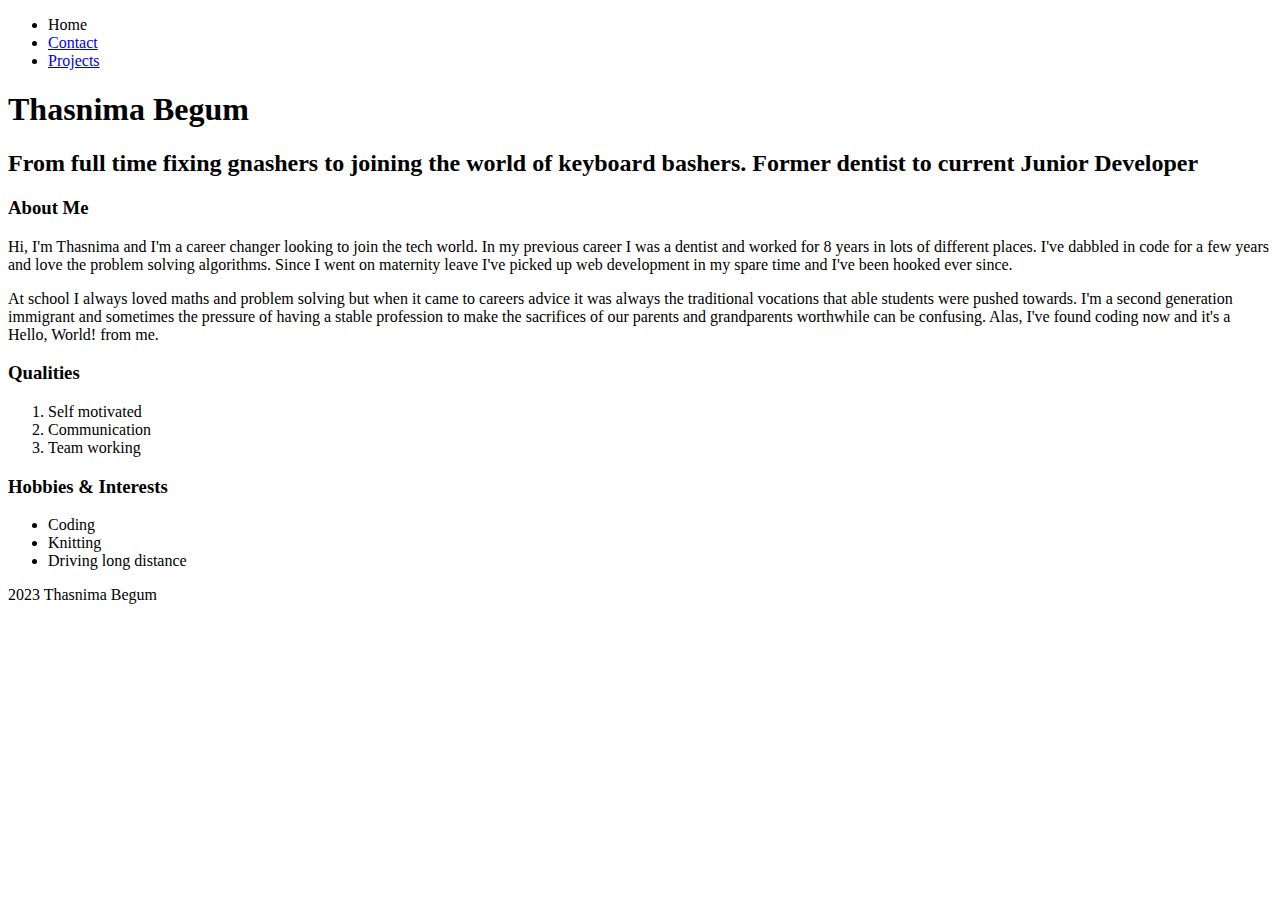
==== index.html @ 602c4e2c "2 pages added" ====
<!DOCTYPE html>
<html lang="en">
<head>
    <meta charset="UTF-8">
    <meta name="viewport" content="width=device-width, initial-scale=1.0">
    <title>Thasnima Begum</title>
</head>
<body>
    <header>
        <nav>
            <ul>
                <li>Home</li>
                <li><a href="./pages/contact.html">Contact</a></li>
                <li><a href="./pages/projects.html">Projects</a></li>
            </ul>
        </nav>
        <h1>Thasnima Begum</h1>
        <h2>From full time fixing gnashers to joining the world of keyboard bashers. Former dentist to current Junior Developer</h2>
    </header>
    <main>
        <section>
            <h3>About Me</h3>
            <p>Hi, I'm Thasnima and I'm a career changer looking to join the tech world. In my previous career I was a dentist and worked for 8 years in lots of different places. I've dabbled in code for a few years and love the problem solving algorithms. Since I went on maternity leave I've picked up web development in my spare time and I've been hooked ever since.</p>
            <p>At school I always loved maths and problem solving but when it came to careers advice it was always the traditional vocations that able students were pushed towards. I'm a second generation immigrant and sometimes the pressure of having a stable profession to make the sacrifices of our parents and grandparents worthwhile can be confusing. Alas, I've found coding now and it's a Hello, World! from me.</p>
        </section>
        <section>
            <h3>Qualities</h3>
            <ol>
                <li>Self motivated</li>
                <li>Communication</li>
                <li>Team working</li>
            </ol>
        </section>
        <section>
            <h3>Hobbies & Interests</h3>
            <ul>
                <li>Coding</li>
                <li>Knitting</li>
                <li>Driving long distance</li>
            </ul>
        </section>
    </main>
    <footer>2023 Thasnima Begum</footer>

</body>
</html>
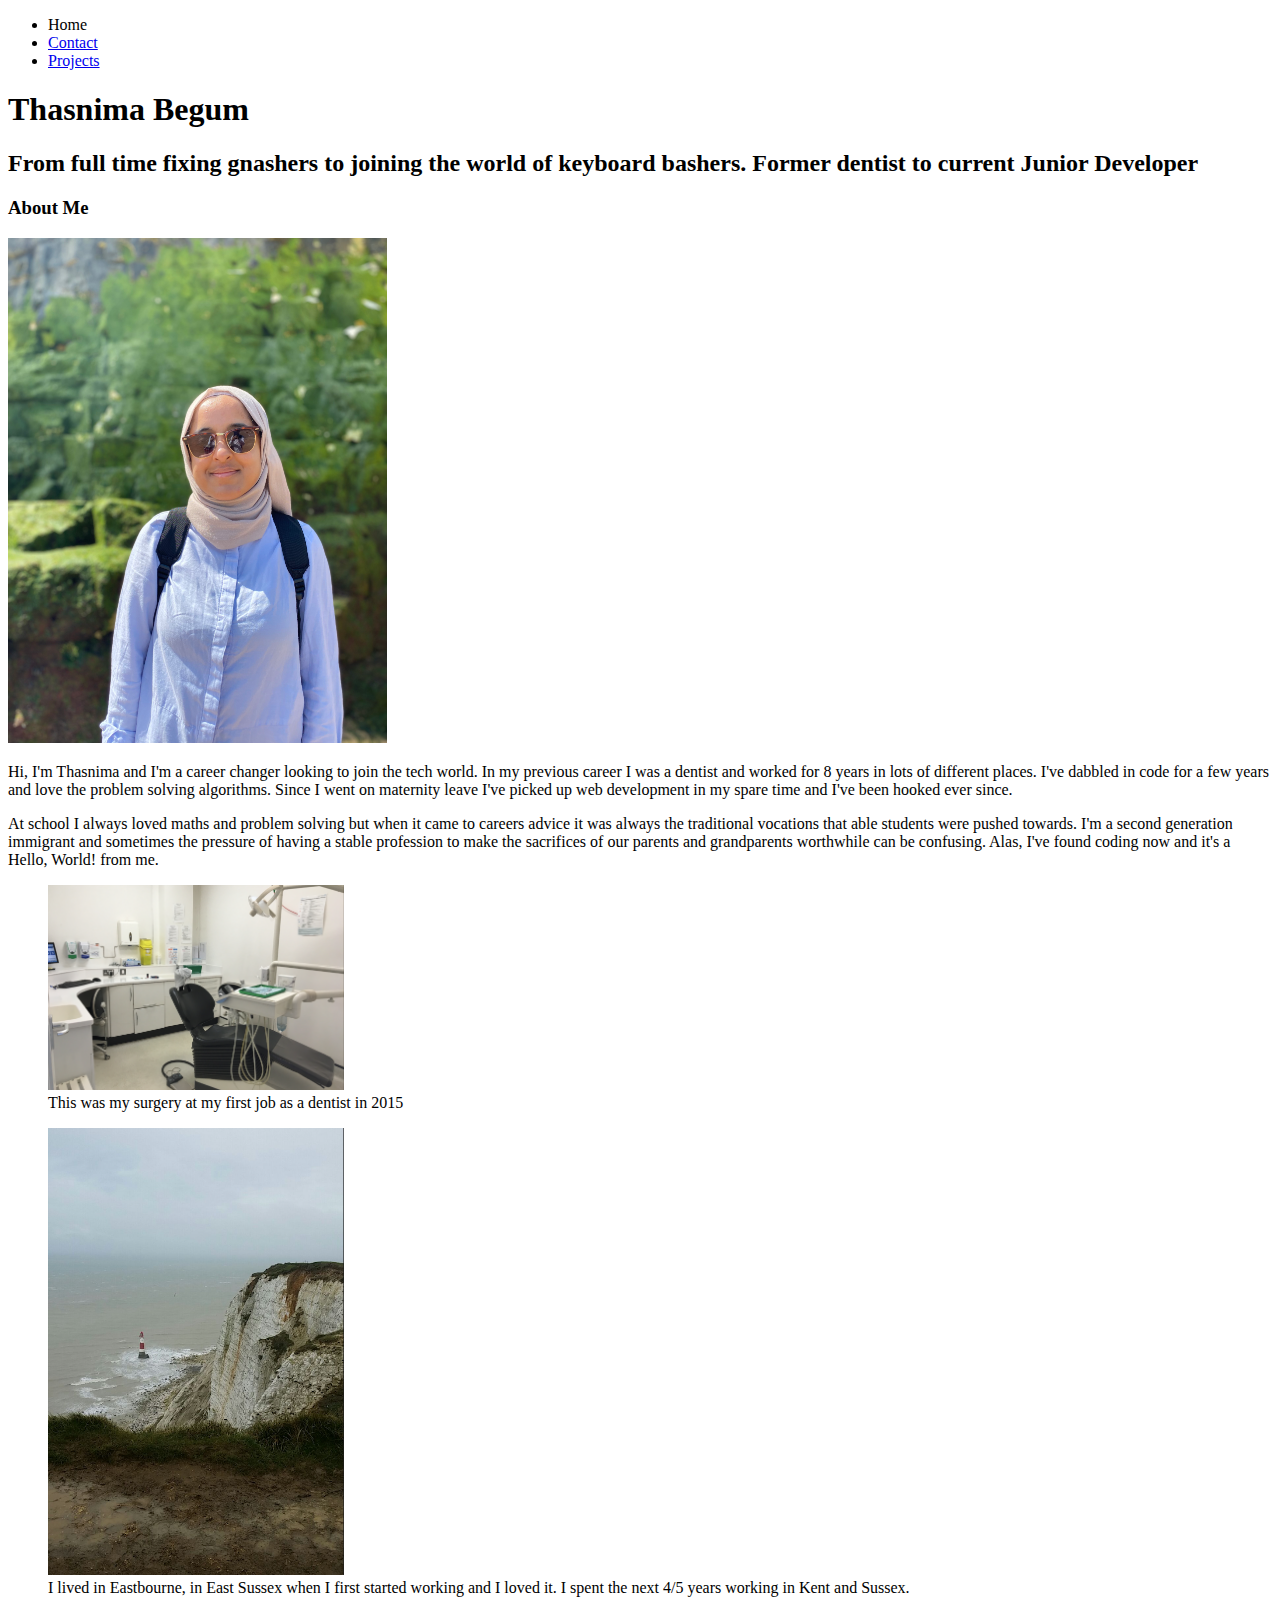
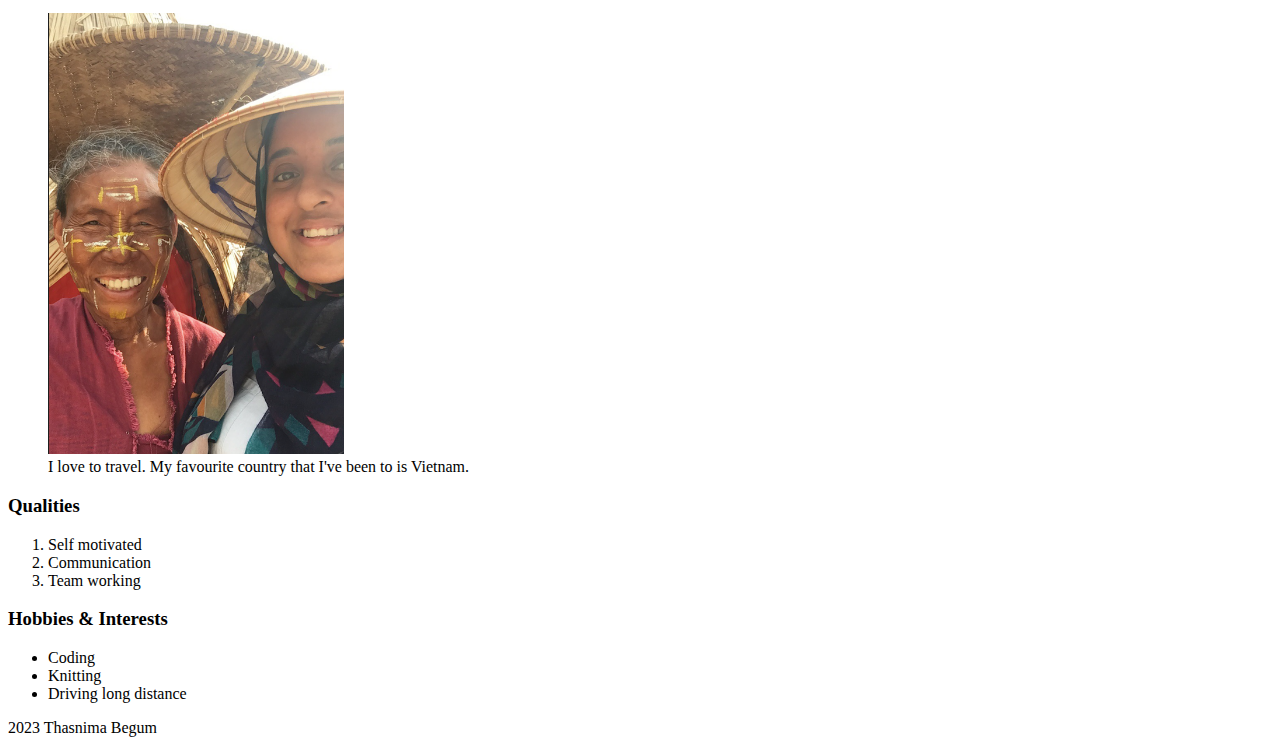
==== commit b94ecf44: "pictures added" ====
--- a/index.html
+++ b/index.html
@@ -20,9 +20,24 @@
     <main>
         <section>
             <h3>About Me</h3>
-            <p>Hi, I'm Thasnima and I'm a career changer looking to join the tech world. In my previous career I was a dentist and worked for 8 years in lots of different places. I've dabbled in code for a few years and love the problem solving algorithms. Since I went on maternity leave I've picked up web development in my spare time and I've been hooked ever since.</p>
-            <p>At school I always loved maths and problem solving but when it came to careers advice it was always the traditional vocations that able students were pushed towards. I'm a second generation immigrant and sometimes the pressure of having a stable profession to make the sacrifices of our parents and grandparents worthwhile can be confusing. Alas, I've found coding now and it's a Hello, World! from me.</p>
-        </section>
+            <img src="./images/IMG_1231.jpg" width="30%">
+            <div>
+                <p>Hi, I'm Thasnima and I'm a career changer looking to join the tech world. In my previous career I was a dentist and worked for 8 years in lots of different places. I've dabbled in code for a few years and love the problem solving algorithms. Since I went on maternity leave I've picked up web development in my spare time and I've been hooked ever since.</p>
+                <p>At school I always loved maths and problem solving but when it came to careers advice it was always the traditional vocations that able students were pushed towards. I'm a second generation immigrant and sometimes the pressure of having a stable profession to make the sacrifices of our parents and grandparents worthwhile can be confusing. Alas, I've found coding now and it's a Hello, World! from me.</p>
+                <figure>
+                    <img src="./images/dentalchair.png" alt="my first dental surgery" width="25%">
+                    <figcaption>This was my surgery at my first job as a dentist in 2015</figcaption>
+                </figure>
+                <figure>
+                    <img src="./images/beachyhead.png" alt="Beachy Head" width="25%">
+                    <figcaption>I lived in Eastbourne, in East Sussex when I first started working and I loved it. I spent the next 4/5 years working in Kent and Sussex.</figcaption>
+                </figure>
+                <figure>
+                    <img src="./images/vietnam.png" alt="A picture of me with a traditional Vietnamese lady" width="25%">
+                    <figcaption>I love to travel. My favourite country that I've been to is Vietnam.</figcaption>
+                </figure>          
+            </div>
+        </section>           
         <section>
             <h3>Qualities</h3>
             <ol>
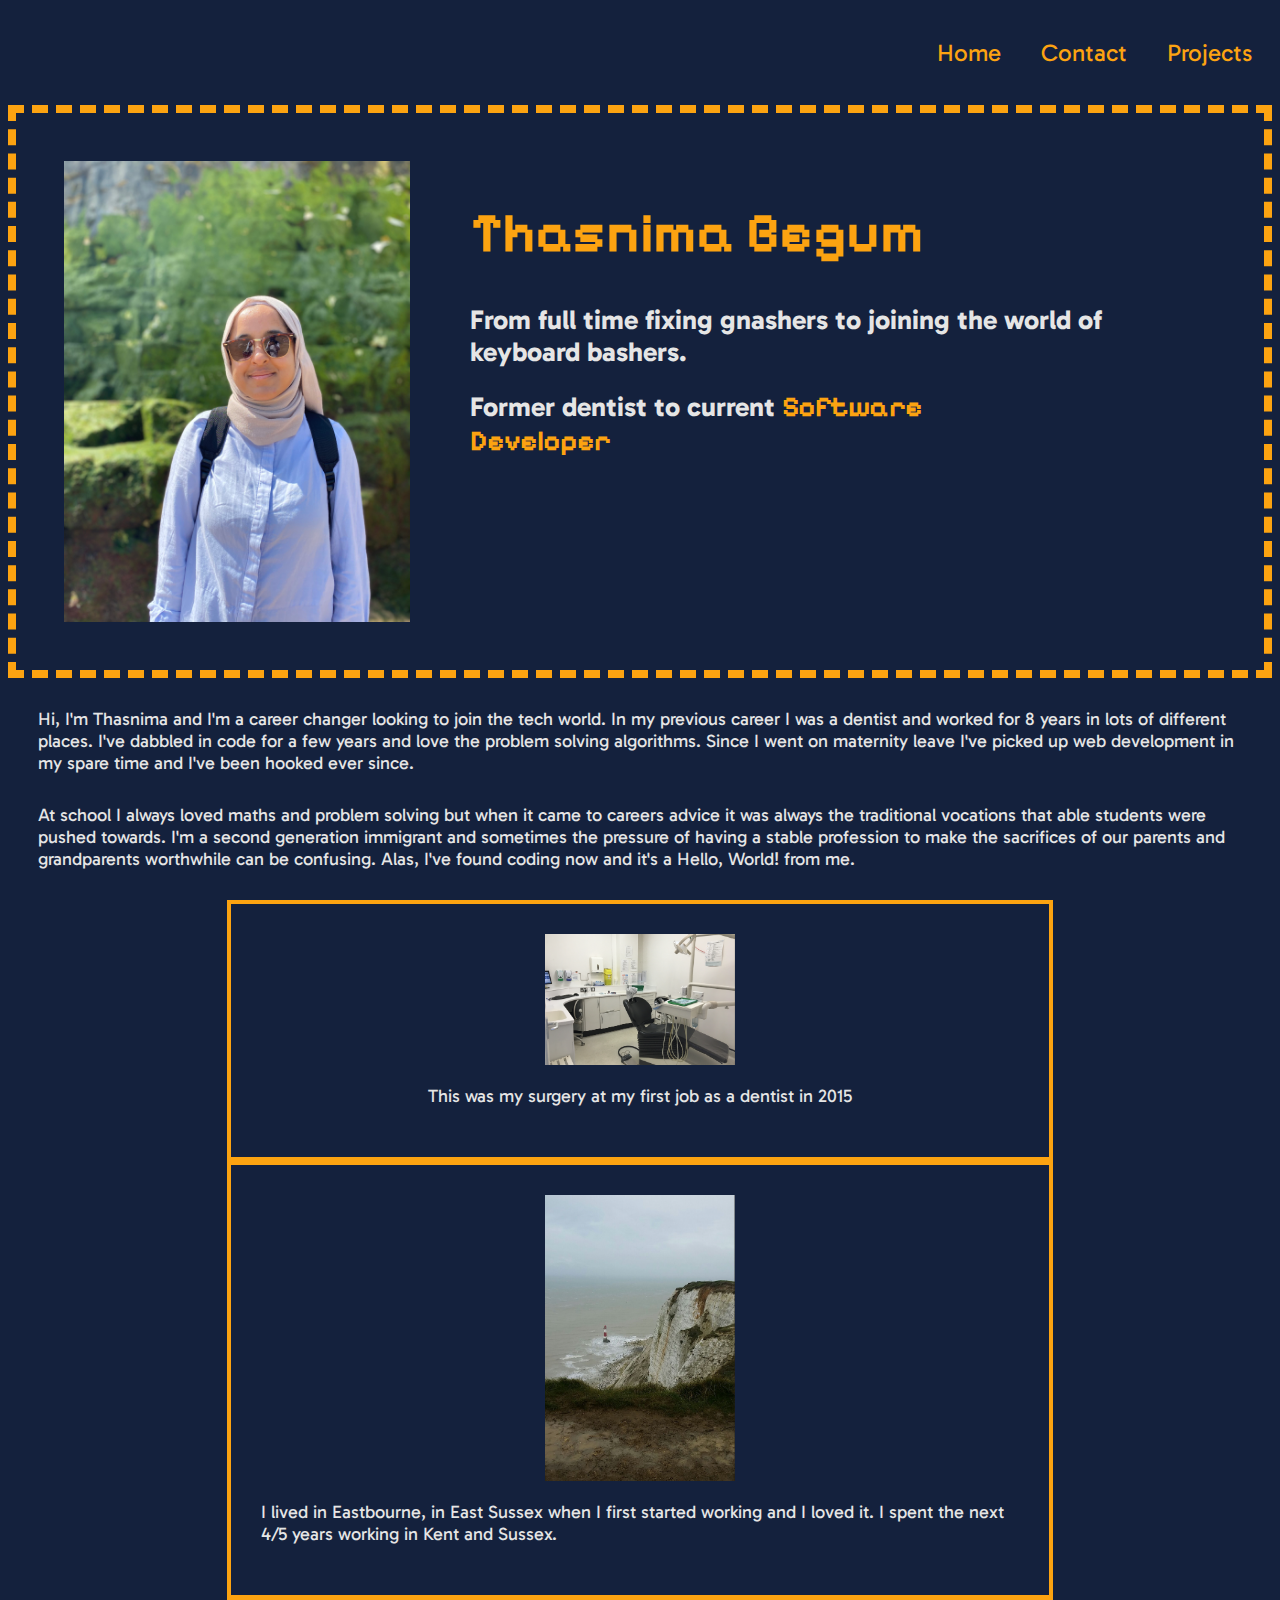
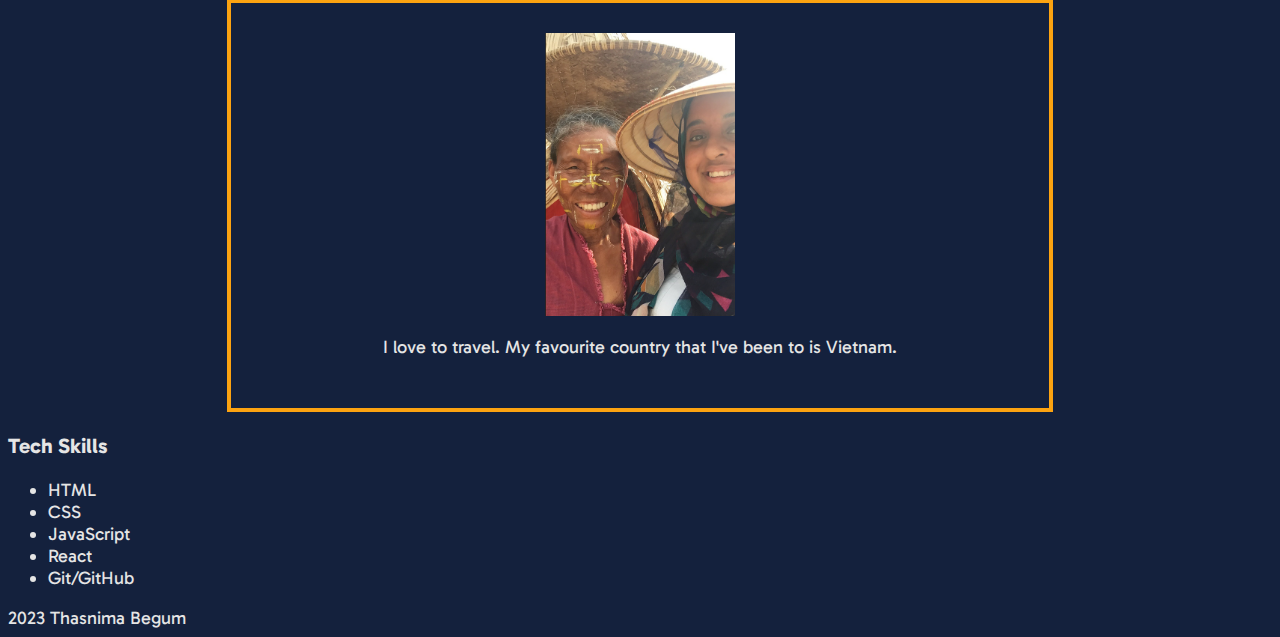
==== commit 5093933d: "re-do CSS" ====
--- a/index.html
+++ b/index.html
@@ -3,24 +3,33 @@
 <head>
     <meta charset="UTF-8">
     <meta name="viewport" content="width=device-width, initial-scale=1.0">
+    <link rel="stylesheet" href="./style.css">
+    <link rel="preconnect" href="https://fonts.googleapis.com">
+    <link rel="preconnect" href="https://fonts.gstatic.com" crossorigin>
+    <link href="https://fonts.googleapis.com/css2?family=Gabarito&family=Pixelify+Sans&display=swap" rel="stylesheet">
     <title>Thasnima Begum</title>
 </head>
 <body>
     <header>
         <nav>
             <ul>
-                <li>Home</li>
+                <li href="#"><a>Home</a></li>
                 <li><a href="./pages/contact.html">Contact</a></li>
                 <li><a href="./pages/projects.html">Projects</a></li>
             </ul>
         </nav>
-        <h1>Thasnima Begum</h1>
-        <h2>From full time fixing gnashers to joining the world of keyboard bashers. Former dentist to current Junior Developer</h2>
+        <section class="intro">
+            <img class='main-image' src="./images/IMG_1231.jpg" alt="image of me">
+            <div class="intro-text">
+                <h1 class="pixel">Thasnima Begum</h1>
+                <h2 class="sub-heading sub1">From full time fixing gnashers to joining the world of keyboard bashers.</h2>
+                <h2 class="sub-heading sub2" >Former dentist to current <span class="pixel">Software Developer</span></h2>
+            </div>
+        </section>
     </header>
     <main>
         <section>
-            <h3>About Me</h3>
-            <img src="./images/IMG_1231.jpg" width="30%">
+
             <div>
                 <p>Hi, I'm Thasnima and I'm a career changer looking to join the tech world. In my previous career I was a dentist and worked for 8 years in lots of different places. I've dabbled in code for a few years and love the problem solving algorithms. Since I went on maternity leave I've picked up web development in my spare time and I've been hooked ever since.</p>
                 <p>At school I always loved maths and problem solving but when it came to careers advice it was always the traditional vocations that able students were pushed towards. I'm a second generation immigrant and sometimes the pressure of having a stable profession to make the sacrifices of our parents and grandparents worthwhile can be confusing. Alas, I've found coding now and it's a Hello, World! from me.</p>
@@ -38,20 +47,14 @@
                 </figure>          
             </div>
         </section>           
-        <section>
-            <h3>Qualities</h3>
-            <ol>
-                <li>Self motivated</li>
-                <li>Communication</li>
-                <li>Team working</li>
-            </ol>
-        </section>
-        <section>
-            <h3>Hobbies & Interests</h3>
+
+            <h3>Tech Skills</h3>
             <ul>
-                <li>Coding</li>
-                <li>Knitting</li>
-                <li>Driving long distance</li>
+                <li>HTML</li>
+                <li>CSS</li>
+                <li>JavaScript</li>
+                <li>React</li>
+                <li>Git/GitHub</li>
             </ul>
         </section>
     </main>
--- a/style.css
+++ b/style.css
@@ -0,0 +1,146 @@
+body{
+    background-color: rgb(20, 33, 61);
+    color: rgb(229, 229, 229);
+    font-family: 'Gabarito', cursive;
+    font-weight: 50;
+    font-size: 18px;
+}
+
+nav ul{
+    display: flex;
+    justify-content: flex-end;
+}
+
+nav li {
+    list-style-type: none;
+    padding: 20px;
+}
+
+nav li a{
+    text-decoration: none;
+    color: rgb(252, 163, 17);
+    font-size: 1.5rem;
+
+}
+
+.intro{
+    display: flex;
+    border: 0.5rem dashed rgb(252, 163, 17);
+    padding: 3rem;
+}
+
+
+.main-image{
+    width: 30%;
+    margin: 0 auto;
+}
+
+.intro-text{
+    margin: 0 60px;
+}
+
+h1{
+    font-size: 3.5rem;
+}
+
+span{
+    font-size: 1.8rem;
+}
+
+.sub2{
+    width: 80%
+}
+
+#menu-button{
+    display:none;
+}
+
+.pixel{
+    font-family: 'Pixelify Sans', cursive;
+    color: rgb(252, 163, 17)
+}
+
+figcaption{
+    margin-top: 20px;
+    margin-bottom: 20px;
+}
+
+figure{
+    border: 0.25rem solid rgb(252, 163, 17);
+    margin: 0 auto;
+    padding: 30px;
+    display: flex;
+    flex-direction: column;
+    align-items: center;
+    width: 60%
+}
+
+p{
+    margin: 30px;
+}
+
+.tech-skills{
+    display: flex;
+}
+
+.tech-skills li {
+    background-color: #E5E5E5;
+    border-radius: 0.6rem;
+    color:rgb(252, 163, 17); 
+    border: 3px solid rgb(252, 163, 17);
+    margin: 1rem;
+    padding: 0.5rem;
+    list-style: none;
+    width: 100px;
+    text-align: center;
+}
+
+
+@media only screen and (max-width:768px){
+    .intro{
+        display: block;
+        padding: 0;
+        border: none;
+    }
+
+    .intro-text{
+        margin:0;
+    }
+
+    .main-image{
+        width: 50%;
+        margin: auto;
+        display: block;
+    }
+
+    h1{
+        font-size: 2.5rem;
+    }
+
+    span{
+        font-size: 1.5rem;
+    }
+
+    #options {
+        display: none
+    }
+
+    #menu-button{
+        display: block;
+        text-align: center;
+        font-family: 'Pixelify Sans', cursive;
+        background-color: rgb(252, 163, 17);
+        color: rgb(20, 33, 61)
+    }
+
+    #menu-button:hover{
+        cursor: pointer;
+        text-decoration: underline;
+    }
+
+    .aboutme-img{
+        display: block;
+        margin: auto;
+        width: 50%;
+    }
+}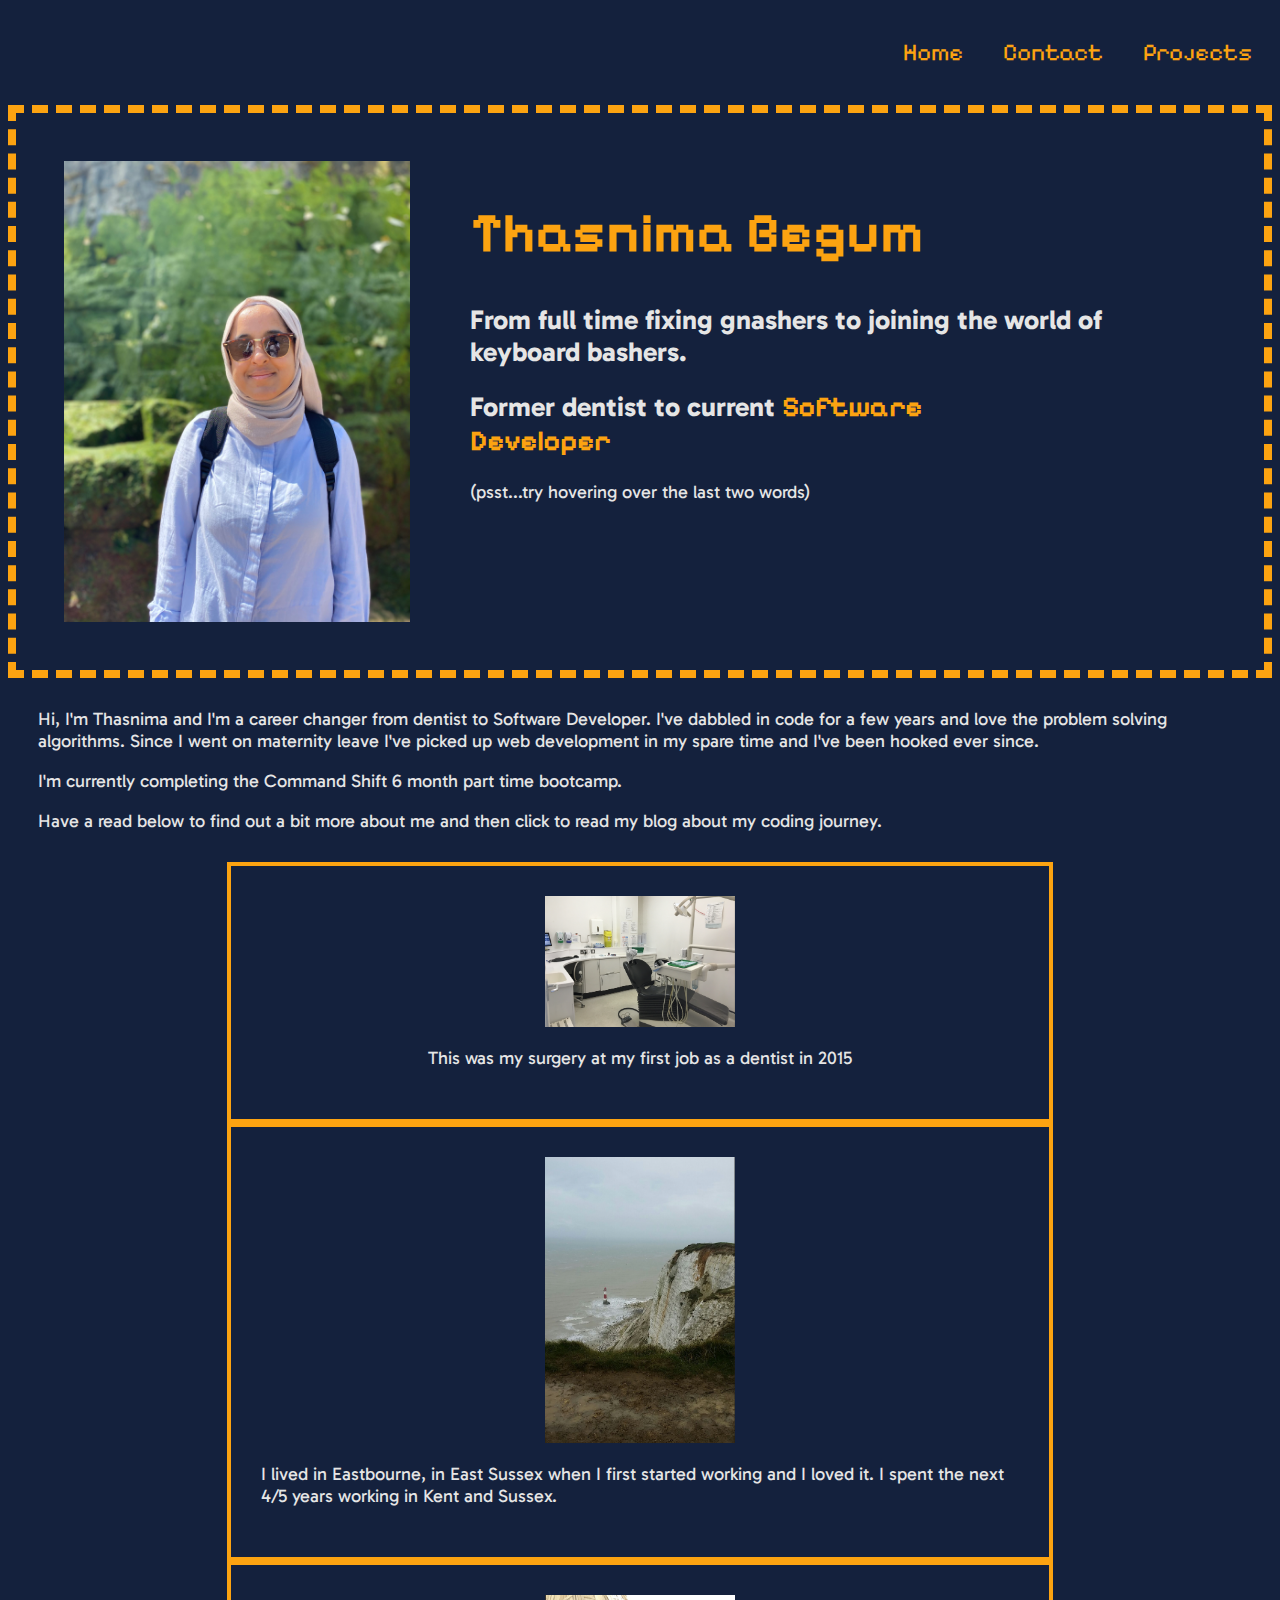
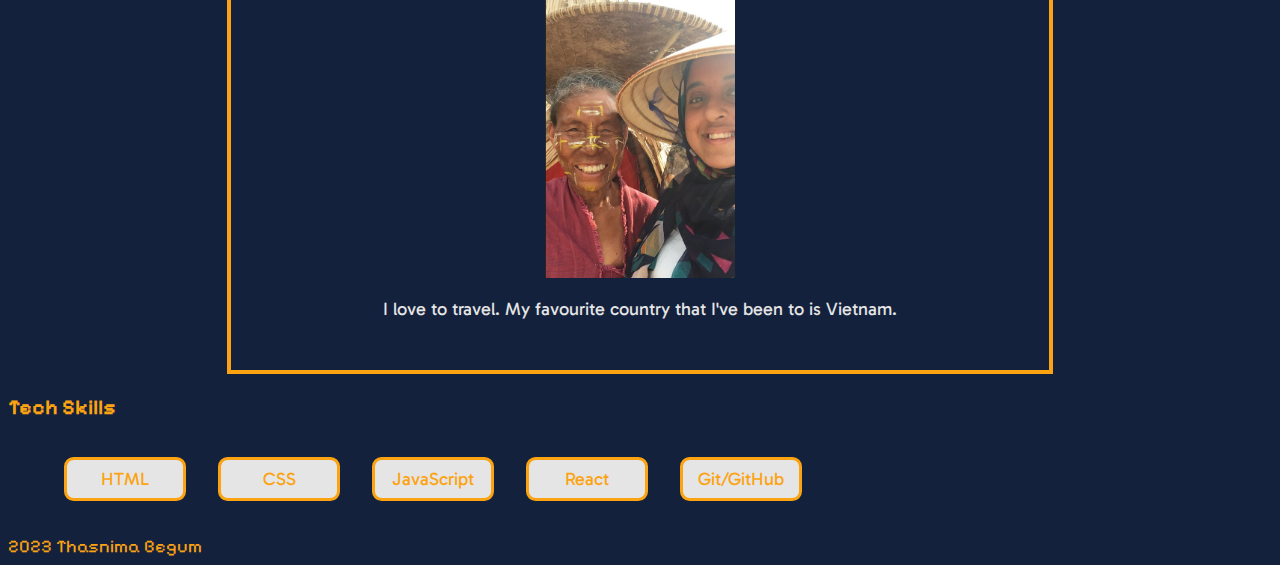
==== commit 8e284862: "further CSS added" ====
--- a/index.html
+++ b/index.html
@@ -7,12 +7,13 @@
     <link rel="preconnect" href="https://fonts.googleapis.com">
     <link rel="preconnect" href="https://fonts.gstatic.com" crossorigin>
     <link href="https://fonts.googleapis.com/css2?family=Gabarito&family=Pixelify+Sans&display=swap" rel="stylesheet">
+    <script src="./portfolio.js" async></script>
     <title>Thasnima Begum</title>
 </head>
 <body>
     <header>
         <nav>
-            <ul>
+            <ul class="pixel">
                 <li href="#"><a>Home</a></li>
                 <li><a href="./pages/contact.html">Contact</a></li>
                 <li><a href="./pages/projects.html">Projects</a></li>
@@ -23,7 +24,8 @@
             <div class="intro-text">
                 <h1 class="pixel">Thasnima Begum</h1>
                 <h2 class="sub-heading sub1">From full time fixing gnashers to joining the world of keyboard bashers.</h2>
-                <h2 class="sub-heading sub2" >Former dentist to current <span class="pixel">Software Developer</span></h2>
+                <h2 class="sub-heading sub2" >Former dentist to current <span class="pixel" id="flash">Software Developer</span></h2>
+                <p>(psst...try hovering over the last two words)</p>
             </div>
         </section>
     </header>
@@ -31,8 +33,11 @@
         <section>
 
             <div>
-                <p>Hi, I'm Thasnima and I'm a career changer looking to join the tech world. In my previous career I was a dentist and worked for 8 years in lots of different places. I've dabbled in code for a few years and love the problem solving algorithms. Since I went on maternity leave I've picked up web development in my spare time and I've been hooked ever since.</p>
-                <p>At school I always loved maths and problem solving but when it came to careers advice it was always the traditional vocations that able students were pushed towards. I'm a second generation immigrant and sometimes the pressure of having a stable profession to make the sacrifices of our parents and grandparents worthwhile can be confusing. Alas, I've found coding now and it's a Hello, World! from me.</p>
+                <div class="main-text">
+                    <p>Hi, I'm Thasnima and I'm a career changer from dentist to Software Developer. I've dabbled in code for a few years and love the problem solving algorithms. Since I went on maternity leave I've picked up web development in my spare time and I've been hooked ever since.</p>
+                    <p>I'm currently completing the Command Shift 6 month part time bootcamp.</p>
+                    <p>Have a read below to find out a bit more about me and then click to read my blog about my coding journey.</p>
+                </div>
                 <figure>
                     <img src="./images/dentalchair.png" alt="my first dental surgery" width="25%">
                     <figcaption>This was my surgery at my first job as a dentist in 2015</figcaption>
@@ -48,8 +53,8 @@
             </div>
         </section>           
 
-            <h3>Tech Skills</h3>
-            <ul>
+            <h3 class="pixel">Tech Skills</h3>
+            <ul class="tech-skills">
                 <li>HTML</li>
                 <li>CSS</li>
                 <li>JavaScript</li>
@@ -58,7 +63,7 @@
             </ul>
         </section>
     </main>
-    <footer>2023 Thasnima Begum</footer>
+    <footer class="pixel">2023 Thasnima Begum</footer>
 
 </body>
 </html>--- a/style.css
+++ b/style.css
@@ -75,7 +75,7 @@
     width: 60%
 }
 
-p{
+.main-text{
     margin: 30px;
 }
 
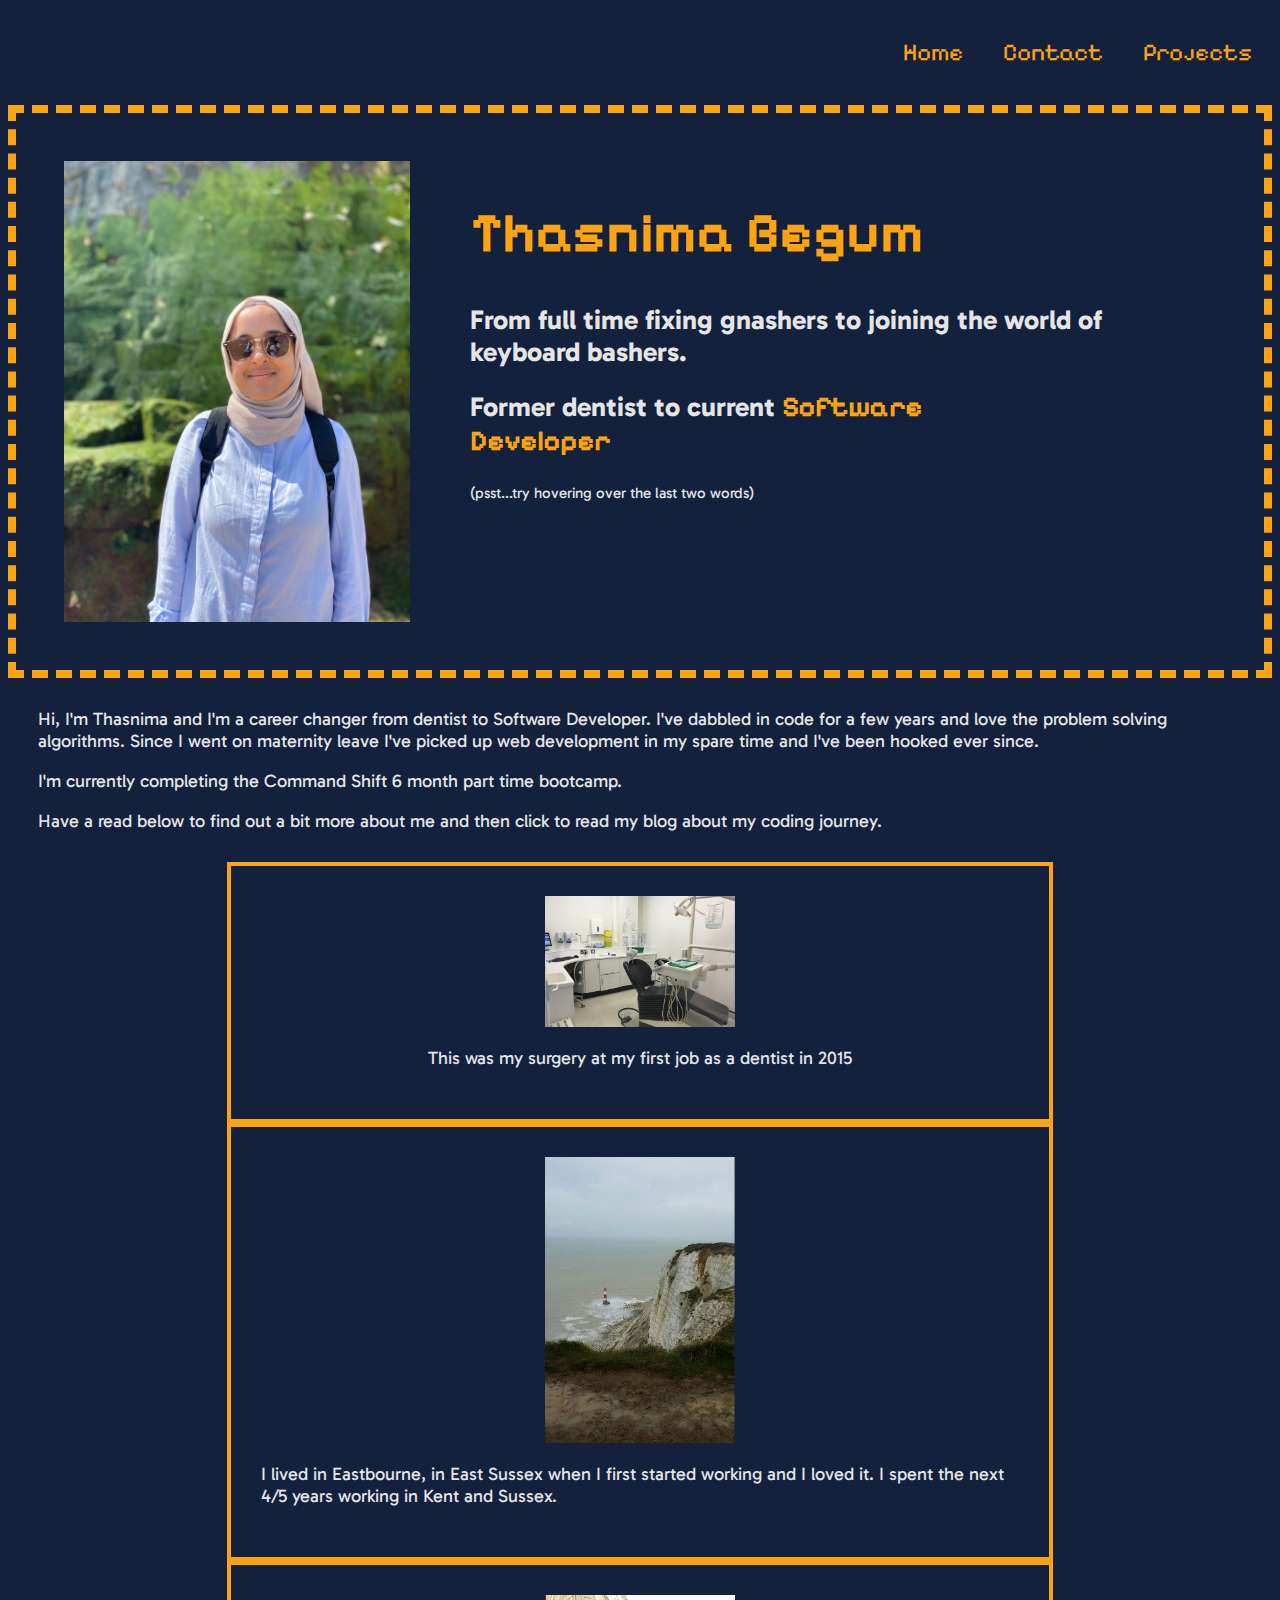
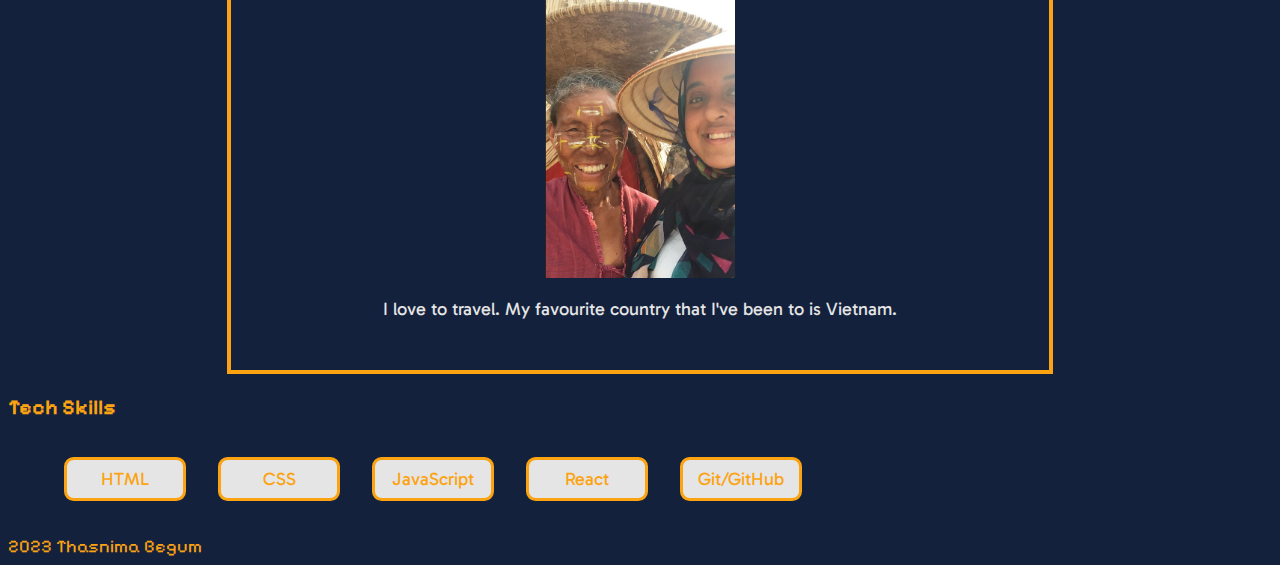
==== commit a93ab7e3: "minor change to html" ====
--- a/index.html
+++ b/index.html
@@ -25,7 +25,7 @@
                 <h1 class="pixel">Thasnima Begum</h1>
                 <h2 class="sub-heading sub1">From full time fixing gnashers to joining the world of keyboard bashers.</h2>
                 <h2 class="sub-heading sub2" >Former dentist to current <span class="pixel" id="flash">Software Developer</span></h2>
-                <p>(psst...try hovering over the last two words)</p>
+                <small>(psst...try hovering over the last two words)</small>
             </div>
         </section>
     </header>
--- a/style.css
+++ b/style.css
@@ -143,4 +143,12 @@
         margin: auto;
         width: 50%;
     }
+
+    .tech-skills{
+        flex-wrap: wrap;
+    }
+
+    h3{
+        text-align: center;
+    }
 }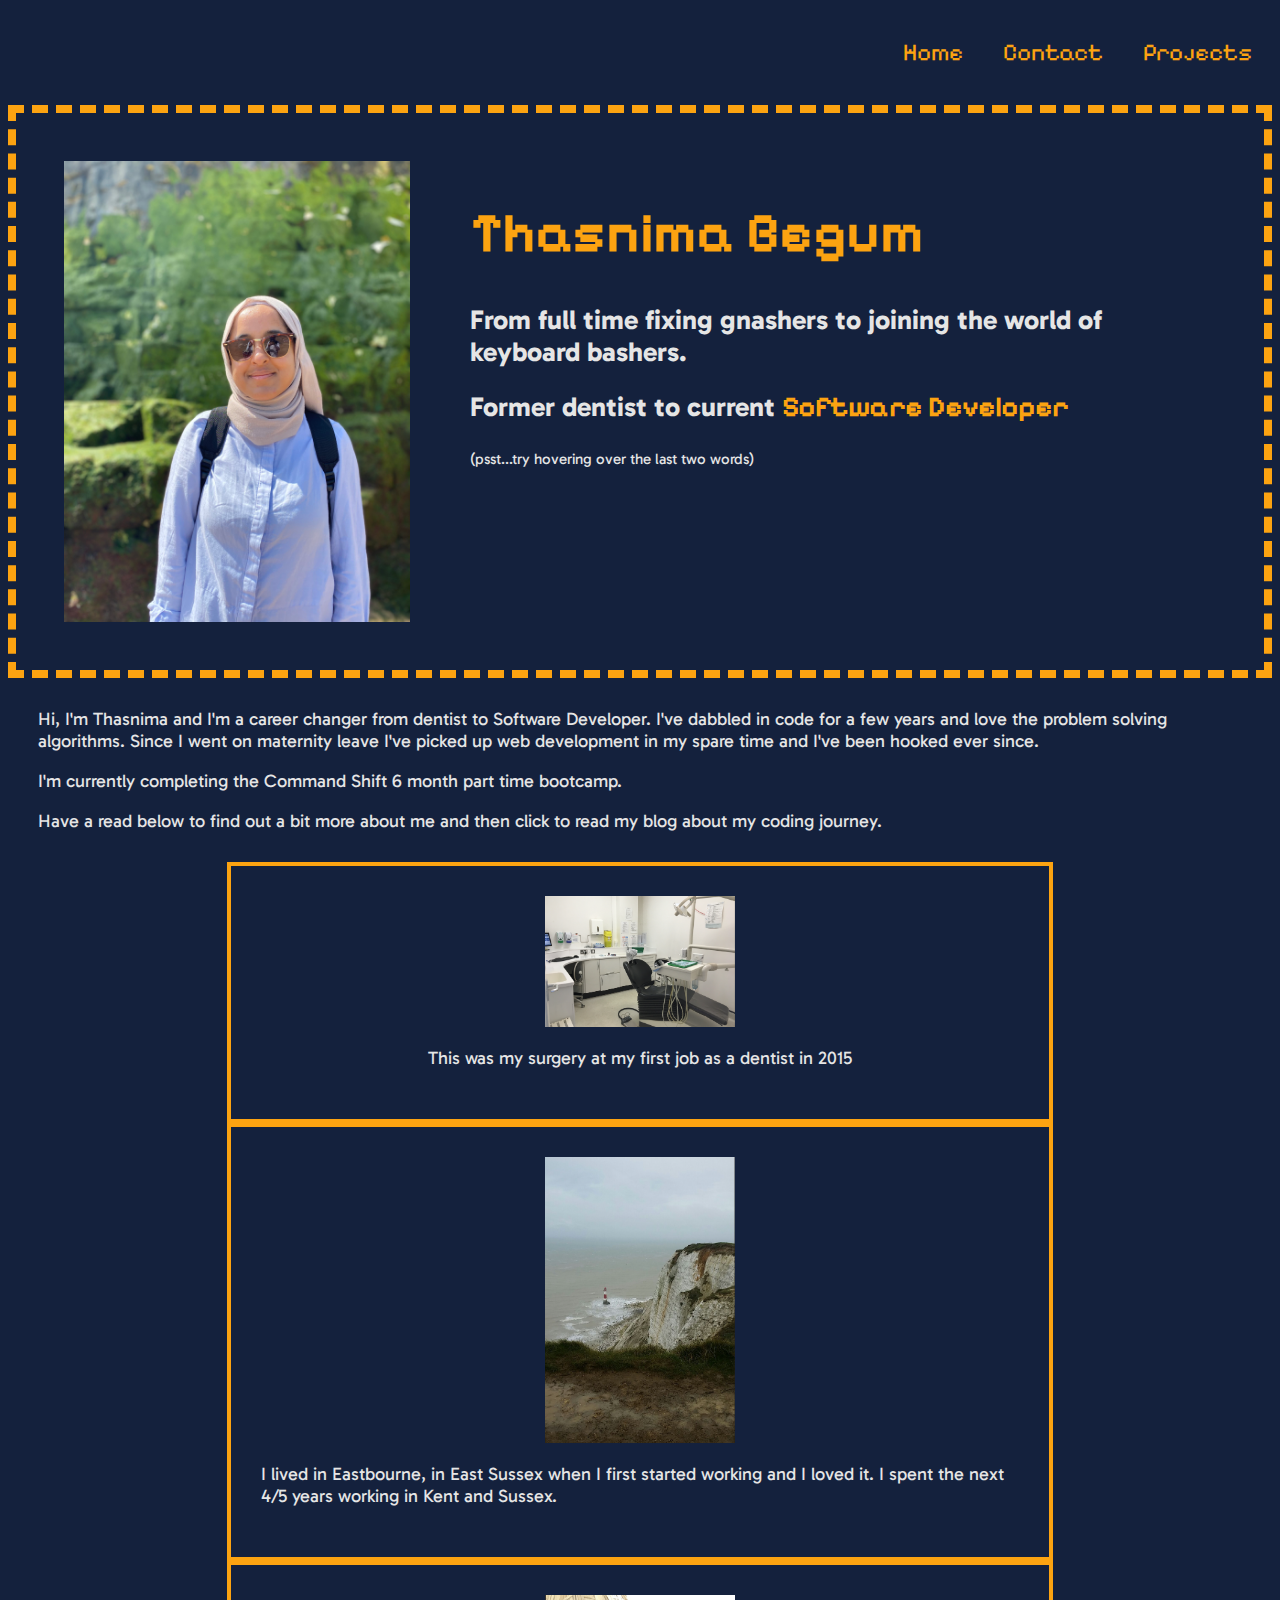
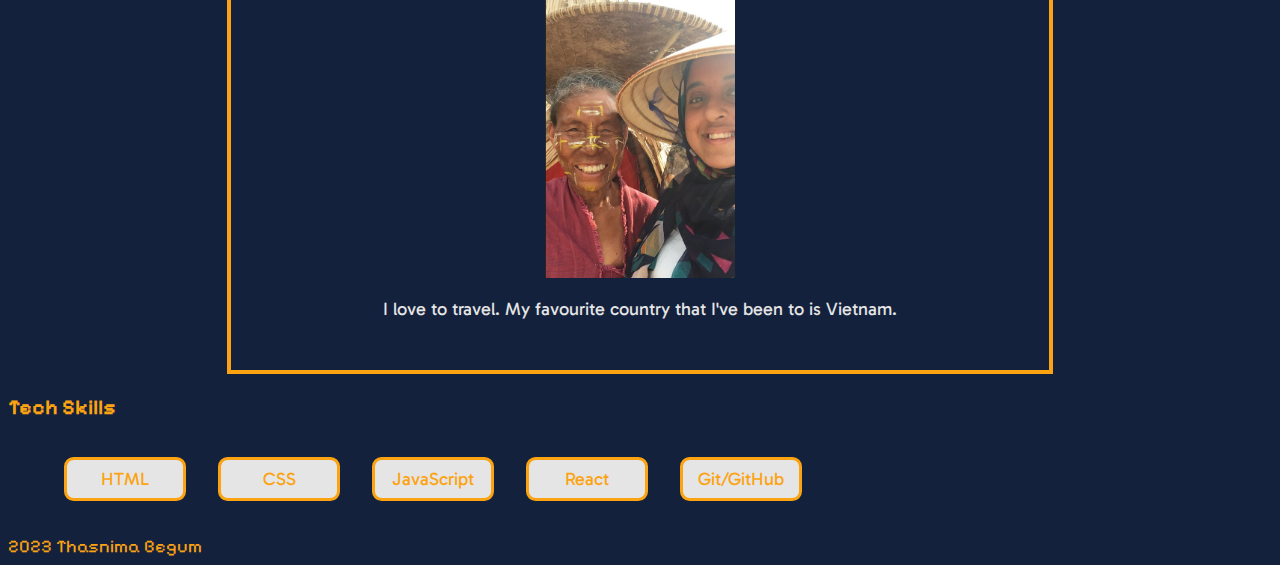
==== commit 4ffb72ef: "contact form css" ====
--- a/index.html
+++ b/index.html
@@ -14,7 +14,7 @@
     <header>
         <nav>
             <ul class="pixel">
-                <li href="#"><a>Home</a></li>
+                <li href="./index.html"><a>Home</a></li>
                 <li><a href="./pages/contact.html">Contact</a></li>
                 <li><a href="./pages/projects.html">Projects</a></li>
             </ul>
--- a/style.css
+++ b/style.css
@@ -39,16 +39,49 @@
     margin: 0 60px;
 }
 
+@keyframes enlarge {
+    0% {
+        font-size: 1rem;
+    }
+    50% {
+        font-size: 5rem;
+    }
+    100%{
+        font-size: 3.5rem;
+    }
+}
+
 h1{
     font-size: 3.5rem;
+    animation-name: enlarge;
+    animation-duration: 3s;
+    animation-timing-function: ease-in-out;
+    animation-direction: alternate;
+}
+
+@keyframes left-shift {
+    0% {
+        right: -100px;
+        font-size: 2.2rem;
+    }
+    50%{
+        right: -50px;
+    }
+    100% {
+        right: 0px;
+    }
 }
 
 span{
     font-size: 1.8rem;
+    animation-name: left-shift;
+    animation-duration: 3s;
+    animation-timing-function: ease-in-out;
+    position: relative;
 }
 
 .sub2{
-    width: 80%
+    width: 100%
 }
 
 #menu-button{
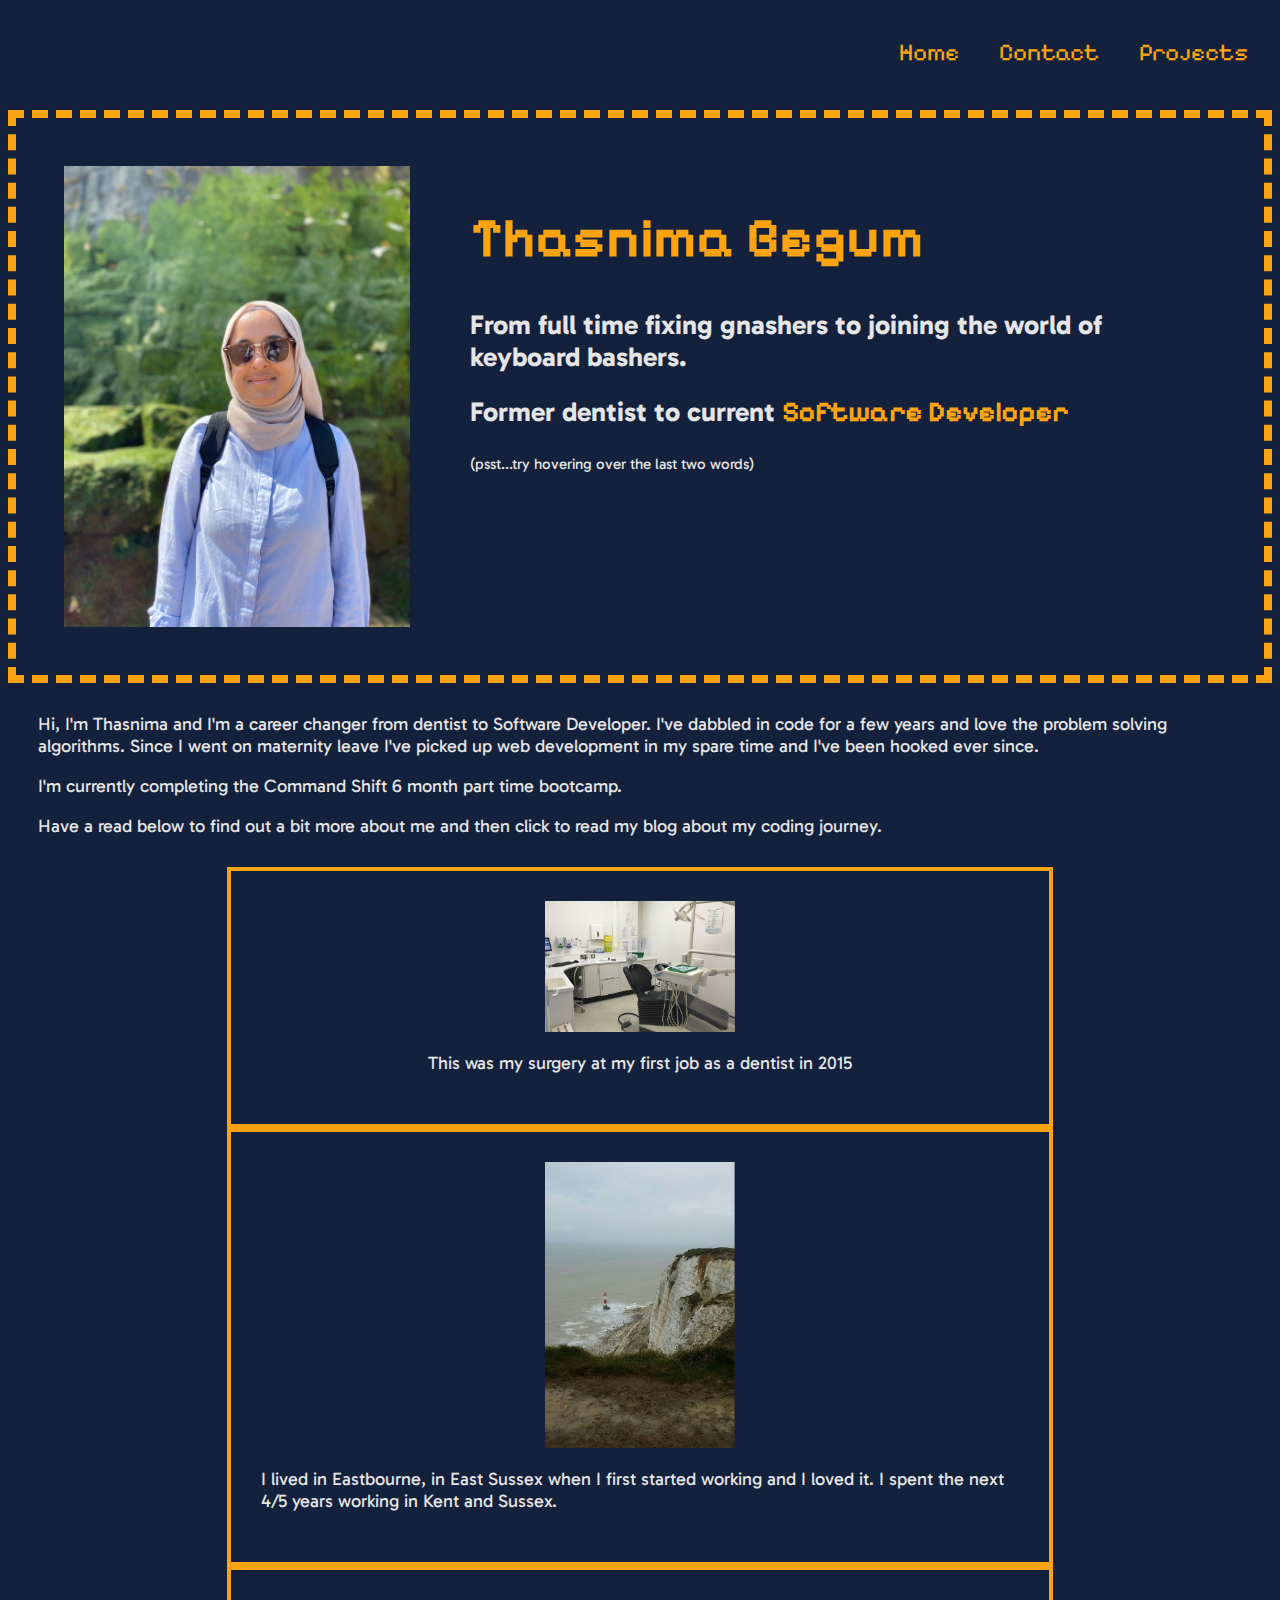
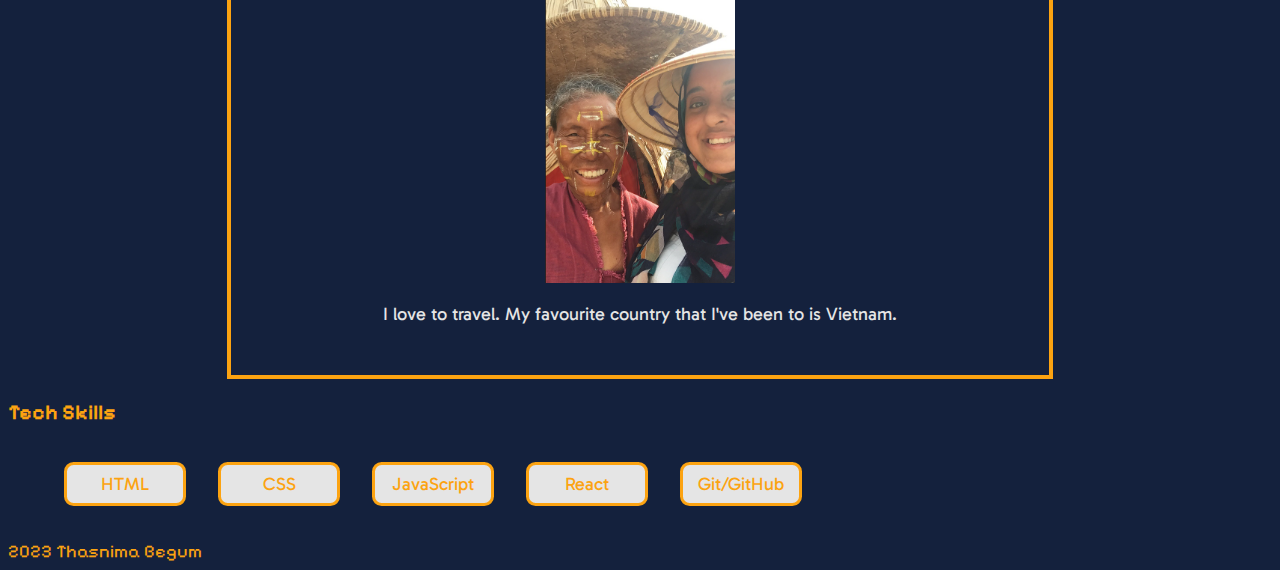
==== commit 14a48c7a: "navbar css and footer" ====
--- a/index.html
+++ b/index.html
@@ -4,6 +4,7 @@
     <meta charset="UTF-8">
     <meta name="viewport" content="width=device-width, initial-scale=1.0">
     <link rel="stylesheet" href="./style.css">
+    <link rel="stylesheet" href="./main.css">
     <link rel="preconnect" href="https://fonts.googleapis.com">
     <link rel="preconnect" href="https://fonts.gstatic.com" crossorigin>
     <link href="https://fonts.googleapis.com/css2?family=Gabarito&family=Pixelify+Sans&display=swap" rel="stylesheet">
@@ -14,7 +15,7 @@
     <header>
         <nav>
             <ul class="pixel">
-                <li href="./index.html"><a>Home</a></li>
+                <li><a href="index.html">Home</a></li>
                 <li><a href="./pages/contact.html">Contact</a></li>
                 <li><a href="./pages/projects.html">Projects</a></li>
             </ul>
--- a/style.css
+++ b/style.css
@@ -1,32 +1,9 @@
-body{
-    background-color: rgb(20, 33, 61);
-    color: rgb(229, 229, 229);
-    font-family: 'Gabarito', cursive;
-    font-weight: 50;
-    font-size: 18px;
-}
-
-nav ul{
-    display: flex;
-    justify-content: flex-end;
-}
-
-nav li {
-    list-style-type: none;
-    padding: 20px;
-}
-
-nav li a{
-    text-decoration: none;
-    color: rgb(252, 163, 17);
-    font-size: 1.5rem;
-
-}
 
 .intro{
     display: flex;
     border: 0.5rem dashed rgb(252, 163, 17);
     padding: 3rem;
+    margin-top: 110px ;
 }
 
 
@@ -88,10 +65,6 @@
     display:none;
 }
 
-.pixel{
-    font-family: 'Pixelify Sans', cursive;
-    color: rgb(252, 163, 17)
-}
 
 figcaption{
     margin-top: 20px;
@@ -148,10 +121,12 @@
 
     h1{
         font-size: 2.5rem;
+        animation-name: none;
     }
 
     span{
         font-size: 1.5rem;
+        animation-name: none;
     }
 
     #options {
--- a/main.css
+++ b/main.css
@@ -0,0 +1,40 @@
+body{
+    background-color: rgb(20, 33, 61);
+    color: rgb(229, 229, 229);
+    font-family: 'Gabarito', cursive;
+    font-weight: 50;
+    font-size: 18px;
+}
+
+nav{
+    position: fixed;
+    top: 0;
+    width: 100%;
+    background-color: rgb(20, 33, 61);
+    margin-top: 0;
+    z-index: 1;
+}
+
+nav ul{
+    display: flex;
+    justify-content: flex-end;
+    padding-right: 20px;
+}
+
+nav li {
+    list-style-type: none;
+    padding: 20px;
+}
+
+nav li a{
+    text-decoration: none;
+    color: rgb(252, 163, 17);
+    font-size: 1.5rem;
+
+}
+
+.pixel{
+    font-family: 'Pixelify Sans', cursive;
+    color: rgb(252, 163, 17)
+}
+
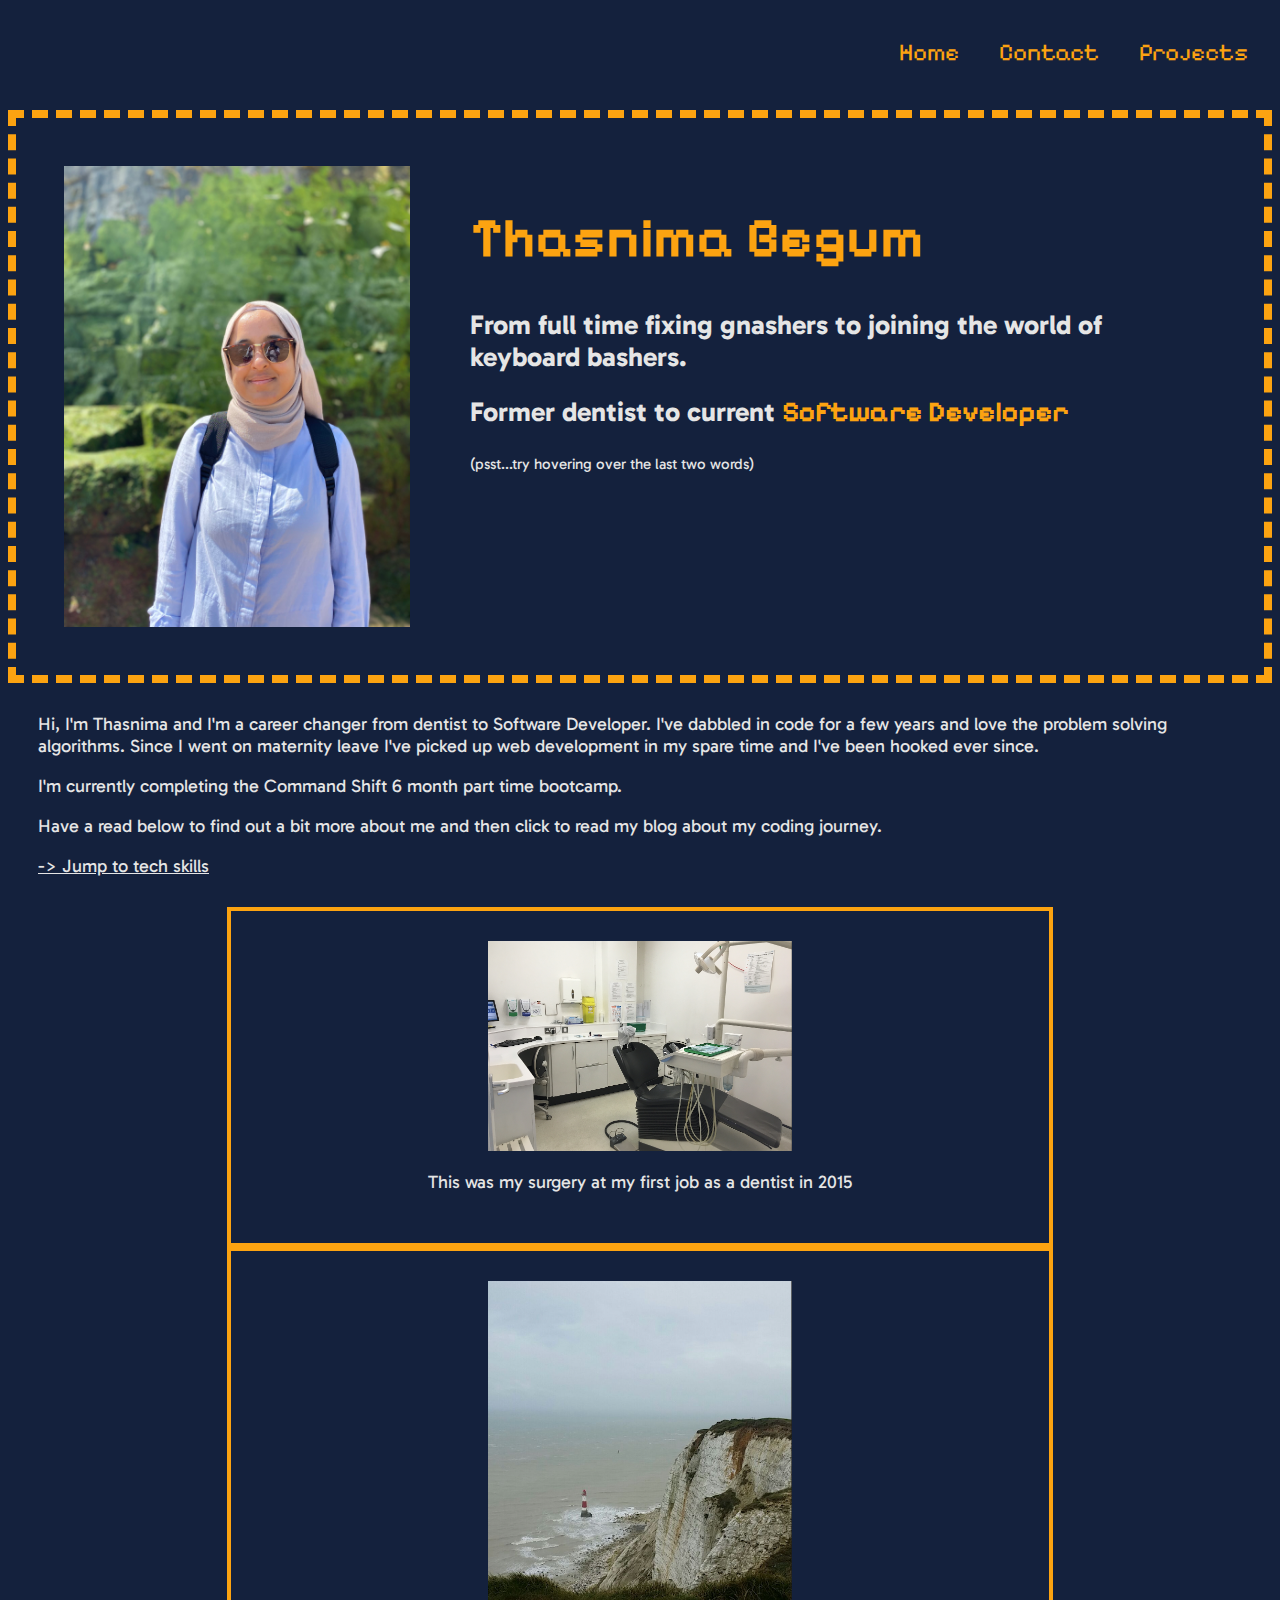
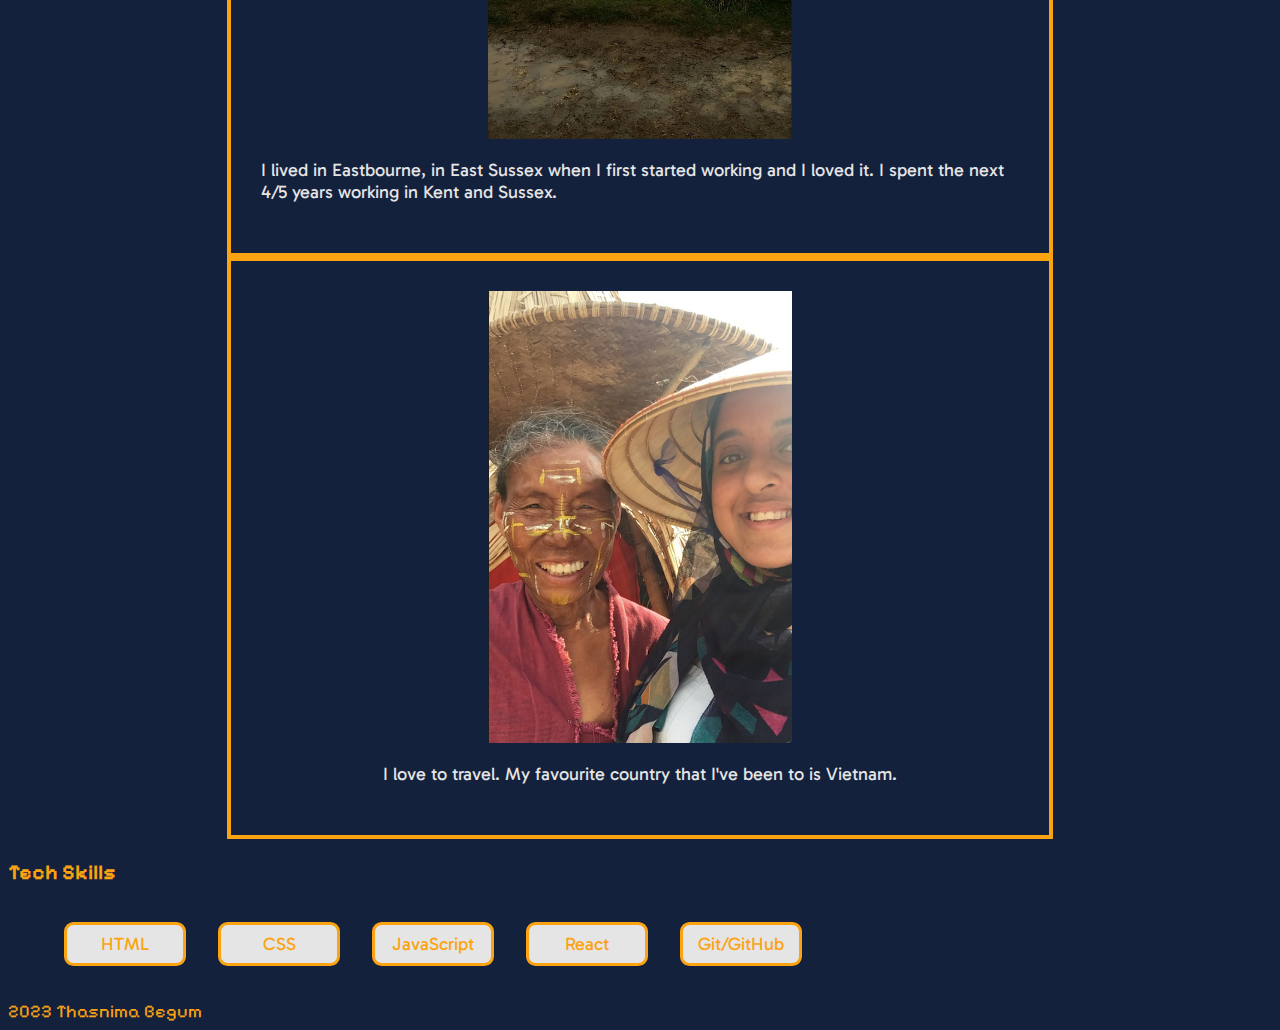
==== commit 54619bb5: "added link in home and contact" ====
--- a/index.html
+++ b/index.html
@@ -38,6 +38,7 @@
                     <p>Hi, I'm Thasnima and I'm a career changer from dentist to Software Developer. I've dabbled in code for a few years and love the problem solving algorithms. Since I went on maternity leave I've picked up web development in my spare time and I've been hooked ever since.</p>
                     <p>I'm currently completing the Command Shift 6 month part time bootcamp.</p>
                     <p>Have a read below to find out a bit more about me and then click to read my blog about my coding journey.</p>
+                    <p id="jump"><a href="#tech">-> Jump to tech skills</a></p>
                 </div>
                 <figure>
                     <img src="./images/dentalchair.png" alt="my first dental surgery" width="25%">
@@ -54,7 +55,7 @@
             </div>
         </section>           
 
-            <h3 class="pixel">Tech Skills</h3>
+            <h3 class="pixel" id="tech">Tech Skills</h3>
             <ul class="tech-skills">
                 <li>HTML</li>
                 <li>CSS</li>
--- a/style.css
+++ b/style.css
@@ -81,6 +81,10 @@
     width: 60%
 }
 
+figure img {
+    width: 40%;
+}
+
 .main-text{
     margin: 30px;
 }
@@ -100,6 +104,8 @@
     width: 100px;
     text-align: center;
 }
+
+
 
 
 @media only screen and (max-width:768px){
--- a/main.css
+++ b/main.css
@@ -4,6 +4,10 @@
     font-family: 'Gabarito', cursive;
     font-weight: 50;
     font-size: 18px;
+}
+
+a{
+    color: #e5e5e5
 }
 
 nav{
